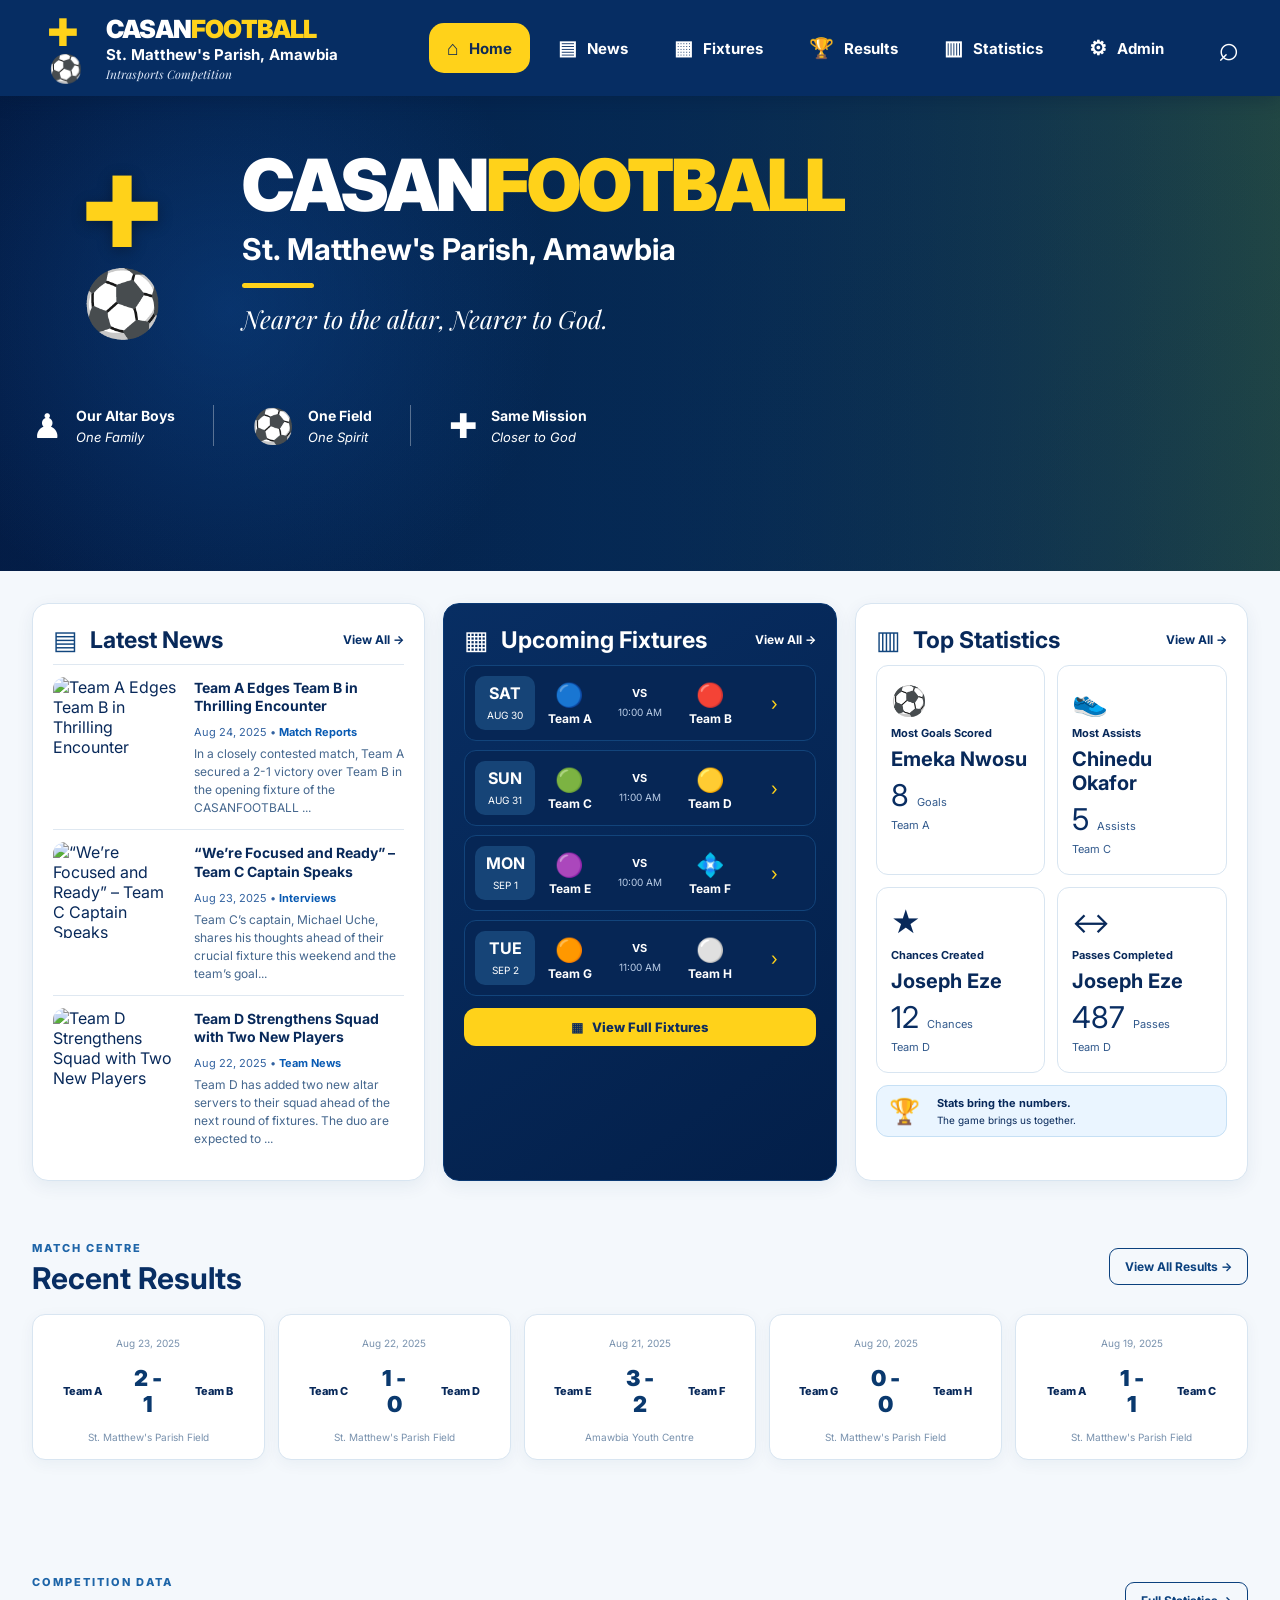
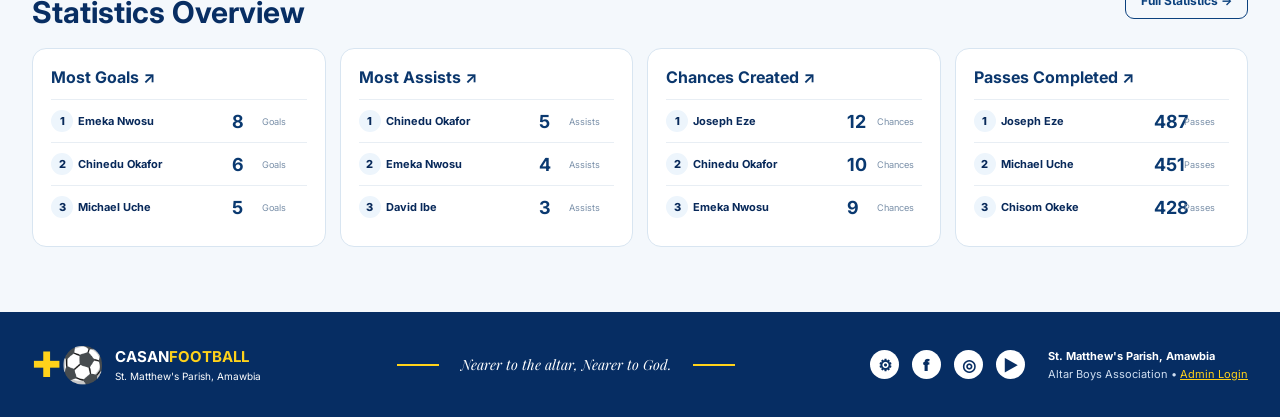
==== index.html @ b7c75129 "initial CASANFOOTBALL  WEBSITE" ====
<!DOCTYPE html>
<html lang="en">
<head>
  <meta charset="UTF-8">
  <meta name="viewport" content="width=device-width, initial-scale=1.0">
  <meta name="description" content="CASANFOOTBALL — St. Matthew's Parish, Amawbia Intrasports Competition">
  <title>CASANFOOTBALL | St. Matthew's Parish, Amawbia</title>
  <link rel="preconnect" href="https://fonts.googleapis.com">
  <link rel="preconnect" href="https://fonts.gstatic.com" crossorigin>
  <link href="https://fonts.googleapis.com/css2?family=Inter:wght@400;500;600;700;800;900&family=Playfair+Display:ital,wght@500;600&display=swap" rel="stylesheet">
  <link rel="stylesheet" href="style.css">
</head>
<body>
  <header class="site-header" id="top">
    <div class="header-inner">
      <a href="#home" class="brand">
        <div class="brand-mark" aria-hidden="true">
          <span class="cross">✚</span>
          <span class="ball">⚽</span>
        </div>
        <div class="brand-copy">
          <div class="brand-name">CASAN<span>FOOTBALL</span></div>
          <div class="brand-parish">St. Matthew's Parish, Amawbia</div>
          <div class="brand-subtitle">Intrasports Competition</div>
        </div>
      </a>

      <button class="mobile-toggle" id="mobileToggle" aria-label="Open navigation" aria-expanded="false">
        <span></span><span></span><span></span>
      </button>

      <nav class="main-nav" id="mainNav">
        <a href="index.html" class="nav-link active"><span>⌂</span> Home</a>
        <a href="News.html" class="nav-link"><span>▤</span> News</a>
        <a href="fixtures.html" class="nav-link"><span>▦</span> Fixtures</a>
        <a href="fixtures.html?tab=results" class="nav-link"><span>🏆</span> Results</a>
        <a href="statistics.html" class="nav-link"><span>▥</span> Statistics</a>
        <a href="admin.html" class="nav-link admin-portal-btn"><span>⚙</span> Admin</a>
      </nav>

      <button class="search-btn" id="searchBtn" aria-label="Search">⌕</button>
    </div>
  </header>

  <main>
    <section class="hero" id="home">
      <div class="hero-overlay"></div>
      <div class="hero-content container">
        <div class="hero-branding">
          <div class="hero-emblem">
            <div class="hero-cross">✚</div>
            <div class="hero-ball">⚽</div>
          </div>
          <div>
            <h1>CASAN<span>FOOTBALL</span></h1>
            <h2>St. Matthew's Parish, Amawbia</h2>
            <div class="gold-rule"></div>
            <p class="motto">Nearer to the altar, Nearer to God.</p>
          </div>
        </div>

        <div class="hero-values">
          <div class="value">
            <span class="value-icon">♟</span>
            <div><strong>Our Altar Boys</strong><small>One Family</small></div>
          </div>
          <div class="value">
            <span class="value-icon">⚽</span>
            <div><strong>One Field</strong><small>One Spirit</small></div>
          </div>
          <div class="value">
            <span class="value-icon">✚</span>
            <div><strong>Same Mission</strong><small>Closer to God</small></div>
          </div>
        </div>
      </div>
    </section>

    <section class="home-grid container">
      <article class="panel news-panel" id="news">
        <div class="panel-heading">
          <div class="heading-left"><span class="heading-icon">▤</span><h2>Latest News</h2></div>
          <a href="News.html" class="view-all">View All →</a>
        </div>
        <div id="newsList" class="news-list"></div>
      </article>

      <article class="panel fixtures-panel" id="fixtures">
        <div class="panel-heading">
          <div class="heading-left"><span class="heading-icon">▦</span><h2>Upcoming Fixtures</h2></div>
          <a href="fixtures.html" class="view-all">View All →</a>
        </div>
        <div id="fixtureList" class="fixture-list"></div>
        <a href="fixtures.html" class="full-button">▦ &nbsp; View Full Fixtures</a>
      </article>

      <article class="panel stats-panel" id="statistics">
        <div class="panel-heading">
          <div class="heading-left"><span class="heading-icon">▥</span><h2>Top Statistics</h2></div>
          <a href="statistics.html" class="view-all">View All →</a>
        </div>
        <div class="stats-grid" id="statsGrid"></div>
        <div class="stats-note"><span>🏆</span><strong>Stats bring the numbers.</strong><small>The game brings us together.</small></div>
      </article>
    </section>

    <section class="section-block container" id="results">
      <div class="section-title-row">
        <div><span class="eyebrow">MATCH CENTRE</span><h2>Recent Results</h2></div>
        <a href="fixtures.html?tab=results" class="outline-button">View All Results →</a>
      </div>
      <div class="results-grid" id="resultsGrid"></div>
    </section>

    <section class="section-block container" id="statistics-details">
      <div class="section-title-row">
        <div><span class="eyebrow">COMPETITION DATA</span><h2>Statistics Overview</h2></div>
        <a href="statistics.html" class="outline-button">Full Statistics →</a>
      </div>
      <div class="leaderboard">
        <a href="statistics.html?stat=goals" class="leader-card-link">
          <div class="leader-card">
            <h3>Most Goals ↗</h3>
            <div class="leader-row"><span class="rank">1</span><strong>Emeka Nwosu</strong><b>8</b><small>Goals</small></div>
            <div class="leader-row"><span class="rank">2</span><strong>Chinedu Okafor</strong><b>6</b><small>Goals</small></div>
            <div class="leader-row"><span class="rank">3</span><strong>Michael Uche</strong><b>5</b><small>Goals</small></div>
          </div>
        </a>
        <a href="statistics.html?stat=assists" class="leader-card-link">
          <div class="leader-card">
            <h3>Most Assists ↗</h3>
            <div class="leader-row"><span class="rank">1</span><strong>Chinedu Okafor</strong><b>5</b><small>Assists</small></div>
            <div class="leader-row"><span class="rank">2</span><strong>Emeka Nwosu</strong><b>4</b><small>Assists</small></div>
            <div class="leader-row"><span class="rank">3</span><strong>David Ibe</strong><b>3</b><small>Assists</small></div>
          </div>
        </a>
        <a href="statistics.html?stat=chances" class="leader-card-link">
          <div class="leader-card">
            <h3>Chances Created ↗</h3>
            <div class="leader-row"><span class="rank">1</span><strong>Joseph Eze</strong><b>12</b><small>Chances</small></div>
            <div class="leader-row"><span class="rank">2</span><strong>Chinedu Okafor</strong><b>10</b><small>Chances</small></div>
            <div class="leader-row"><span class="rank">3</span><strong>Emeka Nwosu</strong><b>9</b><small>Chances</small></div>
          </div>
        </a>
        <a href="statistics.html?stat=passes" class="leader-card-link">
          <div class="leader-card">
            <h3>Passes Completed ↗</h3>
            <div class="leader-row"><span class="rank">1</span><strong>Joseph Eze</strong><b>487</b><small>Passes</small></div>
            <div class="leader-row"><span class="rank">2</span><strong>Michael Uche</strong><b>451</b><small>Passes</small></div>
            <div class="leader-row"><span class="rank">3</span><strong>Chisom Okeke</strong><b>428</b><small>Passes</small></div>
          </div>
        </a>
      </div>
    </section>
  </main>

  <footer class="site-footer">
    <div class="footer-inner container">
      <div class="footer-brand">
        <div class="footer-mark">✚⚽</div>
        <div><strong>CASAN<span>FOOTBALL</span></strong><small>St. Matthew's Parish, Amawbia</small></div>
      </div>
      <div class="footer-motto"><span></span><em>Nearer to the altar, Nearer to God.</em><span></span></div>
      <div class="footer-social">
        <a href="admin.html" class="admin-footer-link" title="Admin Portal">⚙</a>
        <a href="#" aria-label="Facebook">f</a>
        <a href="#" aria-label="Instagram">◎</a>
        <a href="#" aria-label="YouTube">▶</a>
        <div><strong>St. Matthew's Parish, Amawbia</strong><small>Altar Boys Association • <a href="admin.html" style="color:#ffd21a;text-decoration:underline">Admin Login</a></small></div>
      </div>
    </div>
  </footer>

  <div class="search-modal" id="searchModal" aria-hidden="true">
    <div class="search-box">
      <button class="close-search" id="closeSearch">×</button>
      <h2>Search CASANFOOTBALL</h2>
      <input id="siteSearch" type="search" placeholder="Search news, teams, fixtures, statistics...">
      <div id="searchResults"></div>
    </div>
  </div>

  <button class="back-top" id="backTop" aria-label="Back to top">↑</button>
  <script src="dataStore.js"></script>
  <script src="script.js"></script>
</body>
</html>
---- style.css ----
*{box-sizing:border-box}html{scroll-behavior:smooth}body{margin:0;font-family:Inter,Arial,sans-serif;color:#08295a;background:#f4f8fc}a{text-decoration:none;color:inherit}.container{width:min(1440px,calc(100% - 64px));margin:auto}
.site-header{height:96px;background:#062d63;color:#fff;position:sticky;top:0;z-index:50;box-shadow:0 3px 18px #00193655}.header-inner{height:100%;width:min(1440px,calc(100% - 64px));margin:auto;display:flex;align-items:center;gap:28px}.brand{display:flex;align-items:center;gap:12px;margin-right:auto}.brand-mark{width:62px;height:74px;position:relative;color:#ffd21a;text-align:center}.cross{font-size:38px;display:block;line-height:42px}.ball{font-size:27px;position:absolute;bottom:0;left:17px}.brand-name{font-weight:900;font-size:25px;letter-spacing:-.8px}.brand-name span,.footer-brand span{color:#ffd21a}.brand-parish{font-weight:700;font-size:15px;margin-top:1px}.brand-subtitle{font-family:"Playfair Display",serif;font-style:italic;color:#dce7f8;font-size:12px;margin-top:2px}.main-nav{display:flex;align-items:center;gap:10px}.nav-link{display:flex;align-items:center;gap:10px;padding:13px 18px;border-radius:15px;font-weight:700;font-size:15px;transition:.2s}.nav-link span{font-size:20px}.nav-link:hover,.nav-link.active{background:#ffd21a;color:#102b55}.search-btn{border:0;background:none;color:#fff;font-size:36px;cursor:pointer;padding:5px 8px}.mobile-toggle{display:none;border:0;background:none}.mobile-toggle span{display:block;width:26px;height:3px;background:#fff;margin:5px;border-radius:2px}
.hero{min-height:475px;position:relative;overflow:hidden;background:linear-gradient(90deg,#031f4d 0%,#082e62 45%,#274f49 100%)}.hero:before{content:"";position:absolute;inset:0;background:linear-gradient(90deg,rgba(3,27,67,.97) 0%,rgba(4,39,80,.85) 45%,rgba(7,32,44,.18) 100%),url("https://images.unsplash.com/photo-1553778263-73a83bab9b0c?auto=format&fit=crop&w=1800&q=85") center/cover}.hero-overlay{position:absolute;inset:0;background:radial-gradient(circle at 18% 45%,#125bb355,transparent 30%),linear-gradient(0deg,#06285a22,transparent)}.hero-content{position:relative;z-index:1;padding-top:55px;color:#fff}.hero-branding{display:flex;align-items:center;gap:30px}.hero-emblem{width:180px;text-align:center;color:#ffd21a}.hero-cross{font-size:98px;line-height:.85;text-shadow:0 3px 15px #0005}.hero-ball{font-size:65px;margin-top:10px}.hero h1{font-size:72px;line-height:.95;margin:0;font-weight:900;letter-spacing:-3px}.hero h1 span{color:#ffd21a}.hero h2{font-size:30px;margin:12px 0 16px}.gold-rule{width:72px;height:5px;background:#ffd21a;border-radius:3px}.motto{font-family:"Playfair Display",serif;font-style:italic;font-size:25px;margin-top:14px}.hero-values{display:flex;margin-top:45px;gap:0}.value{display:flex;align-items:center;gap:14px;padding:0 38px;border-right:1px solid #ffffff55}.value:first-child{padding-left:0}.value:last-child{border:0}.value-icon{font-size:34px}.value strong,.value small{display:block}.value strong{font-size:14px}.value small{font-size:13px;font-style:italic;margin-top:5px}
.home-grid{display:grid;grid-template-columns:1.05fr 1.05fr 1.05fr;gap:18px;margin-top:32px}.panel{border:1px solid #d8e5f1;border-radius:16px;background:#fff;padding:20px;box-shadow:0 5px 18px #0a356312}.fixtures-panel{background:linear-gradient(145deg,#082e63,#031f49);color:#fff;border-color:#0a3974}.panel-heading,.section-title-row{display:flex;justify-content:space-between;align-items:center}.heading-left{display:flex;align-items:center;gap:12px}.heading-icon{font-size:26px;color:#12467e}.fixtures-panel .heading-icon{color:#fff}.panel h2{font-size:23px;margin:0}.view-all{font-size:12px;font-weight:700;color:#062f68}.fixtures-panel .view-all{color:#fff}.news-list{margin-top:9px}.news-item{display:grid;grid-template-columns:124px 1fr;gap:17px;padding:12px 0;border-top:1px solid #dfe8f1}.news-item img{width:124px;height:96px;border-radius:12px;object-fit:cover}.news-item h3{font-size:14px;line-height:1.3;margin:2px 0 5px}.news-item time{font-size:11px;color:#3262a0}.news-item p{font-size:12px;color:#45678e;line-height:1.5;margin:5px 0 0}.fixture-list{margin-top:10px}.fixture{display:grid;grid-template-columns:60px 1fr 72px 1fr 60px;align-items:center;gap:9px;background:#062655;border:1px solid #12447b;border-radius:12px;padding:10px;margin:9px 0}.fixture-date{background:#164477;border-radius:10px;text-align:center;padding:7px 2px}.fixture-date strong{display:block;font-size:16px}.fixture-date small{font-size:10px;text-transform:uppercase}.team{text-align:center;font-size:12px;font-weight:700}.team-badge{display:block;font-size:23px;margin-bottom:2px}.vs{text-align:center}.vs strong{display:block;font-size:11px}.vs small{font-size:10px;color:#b9cce6}.full-button{display:block;text-align:center;background:#ffd21a;color:#102d5c;border-radius:12px;padding:11px;font-size:13px;font-weight:800;margin-top:12px}.stats-grid{display:grid;grid-template-columns:1fr 1fr;gap:12px;margin-top:10px}.stat-card{border:1px solid #d8e5f1;border-radius:12px;padding:17px 14px;min-height:135px;position:relative}.stat-icon{font-size:29px}.stat-card h3{font-size:11px;margin:8px 0 7px}.stat-card strong{font-size:20px;display:block}.stat-card .number{font-size:30px;color:#092d62;margin-top:6px}.stat-card small{font-size:11px;color:#31598c}.stats-note{display:grid;grid-template-columns:38px 1fr;column-gap:10px;background:#eaf5ff;border:1px solid #c6e0f5;border-radius:12px;margin-top:12px;padding:10px 12px}.stats-note span{grid-row:span 2;font-size:25px}.stats-note strong{font-size:11px}.stats-note small{font-size:10px;margin-top:3px}
.section-block{padding:55px 0}.section-title-row{margin-bottom:18px}.section-title-row h2{margin:4px 0 0;font-size:30px;color:#082e63}.eyebrow{font-size:11px;letter-spacing:2px;color:#1e65a8;font-weight:800}.outline-button{border:1px solid #0b417e;color:#0b417e;border-radius:9px;padding:10px 15px;font-size:12px;font-weight:700}.results-grid{display:grid;grid-template-columns:repeat(5,1fr);gap:13px}.result-card{background:#fff;border:1px solid #d8e5f1;border-radius:13px;padding:16px;text-align:center;box-shadow:0 4px 15px #0a35630d}.result-card time{font-size:10px;color:#7891ad}.result-card .result-teams{display:flex;justify-content:center;align-items:center;gap:12px;margin:14px 0}.result-card .result-team{font-size:11px;font-weight:800;width:70px}.result-card .score{font-size:22px;color:#0a396e;font-weight:900}.result-card .venue{font-size:10px;color:#7891ad}.leaderboard{display:grid;grid-template-columns:repeat(4,1fr);gap:14px}.leader-card{background:#fff;border:1px solid #d8e5f1;border-radius:14px;padding:18px}.leader-card h3{margin:0 0 12px;color:#0b376d;font-size:16px}.leader-row{display:grid;grid-template-columns:27px 1fr 30px 45px;align-items:center;padding:10px 0;border-top:1px solid #e8eef4;font-size:11px}.rank{width:22px;height:22px;background:#edf5fc;border-radius:50%;display:grid;place-items:center;font-weight:800}.leader-row b{font-size:18px;color:#0a3970}.leader-row small{color:#7a90a9}
.site-footer{background:#062d63;color:#fff;margin-top:10px}.footer-inner{min-height:105px;display:flex;align-items:center;justify-content:space-between;gap:30px}.footer-brand{display:flex;align-items:center;gap:10px}.footer-mark{font-size:35px;color:#ffd21a}.footer-brand strong{display:block;font-size:15px}.footer-brand small{display:block;font-size:10px;margin-top:4px}.footer-motto{display:flex;align-items:center;gap:22px;color:#fff}.footer-motto span{width:42px;height:2px;background:#ffd21a}.footer-motto em{font-family:"Playfair Display",serif;font-size:14px}.footer-social{display:flex;align-items:center;gap:13px}.footer-social>a{width:29px;height:29px;border-radius:50%;background:#fff;color:#082e63;display:grid;place-items:center;font-weight:900}.footer-social div{margin-left:10px}.footer-social strong,.footer-social small{display:block;font-size:11px}.footer-social small{margin-top:4px;color:#cfdef1}.search-modal{position:fixed;inset:0;background:#001b3dcc;backdrop-filter:blur(7px);z-index:100;display:none;align-items:flex-start;justify-content:center;padding-top:14vh}.search-modal.open{display:flex}.search-box{width:min(650px,calc(100% - 30px));background:#fff;border-radius:18px;padding:30px;box-shadow:0 20px 80px #00152e66;position:relative}.close-search{position:absolute;right:18px;top:14px;border:0;background:none;font-size:30px;cursor:pointer;color:#183b69}.search-box h2{margin:0 0 18px;color:#082e63}.search-box input{width:100%;padding:14px;border:1px solid #bdd0e4;border-radius:9px;font:inherit}.search-result{padding:12px 0;border-bottom:1px solid #e2e9f0;font-size:13px}.back-top{position:fixed;right:22px;bottom:22px;border:0;background:#ffd21a;color:#082e63;width:42px;height:42px;border-radius:50%;font-size:21px;font-weight:900;display:none;cursor:pointer;z-index:40}.back-top.show{display:block}
@media(max-width:1100px){.main-nav{gap:2px}.nav-link{padding:11px 10px;font-size:13px}.home-grid{grid-template-columns:1fr 1fr}.stats-panel{grid-column:span 2}.results-grid{grid-template-columns:repeat(3,1fr)}.leaderboard{grid-template-columns:1fr 1fr}.hero h1{font-size:58px}}
@media(max-width:760px){.container,.header-inner{width:min(100% - 28px,1440px)}.site-header{height:76px}.brand-mark{transform:scale(.75);transform-origin:left center;width:48px}.brand-name{font-size:19px}.brand-parish{font-size:11px}.brand-subtitle{font-size:9px}.main-nav{position:absolute;left:14px;right:14px;top:82px;background:#062d63;border-radius:13px;padding:10px;display:none;flex-direction:column;box-shadow:0 15px 35px #00152e77}.main-nav.open{display:flex}.nav-link{width:100%;justify-content:flex-start}.mobile-toggle{display:block;order:3}.search-btn{font-size:28px;order:2}.hero{min-height:570px}.hero-content{padding-top:38px}.hero-branding{gap:10px;align-items:flex-start}.hero-emblem{width:80px}.hero-cross{font-size:55px}.hero-ball{font-size:37px}.hero h1{font-size:42px;letter-spacing:-2px}.hero h2{font-size:18px}.motto{font-size:18px}.hero-values{display:grid;grid-template-columns:1fr;gap:14px;margin-top:35px}.value{padding:0!important;border:0!important}.home-grid{grid-template-columns:1fr;margin-top:18px}.stats-panel{grid-column:auto}.news-item{grid-template-columns:100px 1fr}.news-item img{width:100px;height:80px}.fixture{grid-template-columns:50px 1fr 48px 1fr 50px}.results-grid{grid-template-columns:1fr 1fr}.leaderboard{grid-template-columns:1fr}.footer-inner{padding:25px 0;flex-direction:column;align-items:flex-start}.footer-motto{order:3}.footer-social{flex-wrap:wrap}.section-block{padding:35px 0}}
@media(max-width:450px){.news-item{grid-template-columns:1fr}.news-item img{width:100%;height:150px}.results-grid{grid-template-columns:1fr}.fixture{grid-template-columns:48px 1fr 36px 1fr 48px;padding:8px 5px}.team{font-size:10px}.hero h1{font-size:35px}.hero h2{font-size:16px}.panel{padding:15px}.section-title-row{align-items:flex-start;gap:12px}.section-title-row h2{font-size:24px}.outline-button{font-size:10px}}
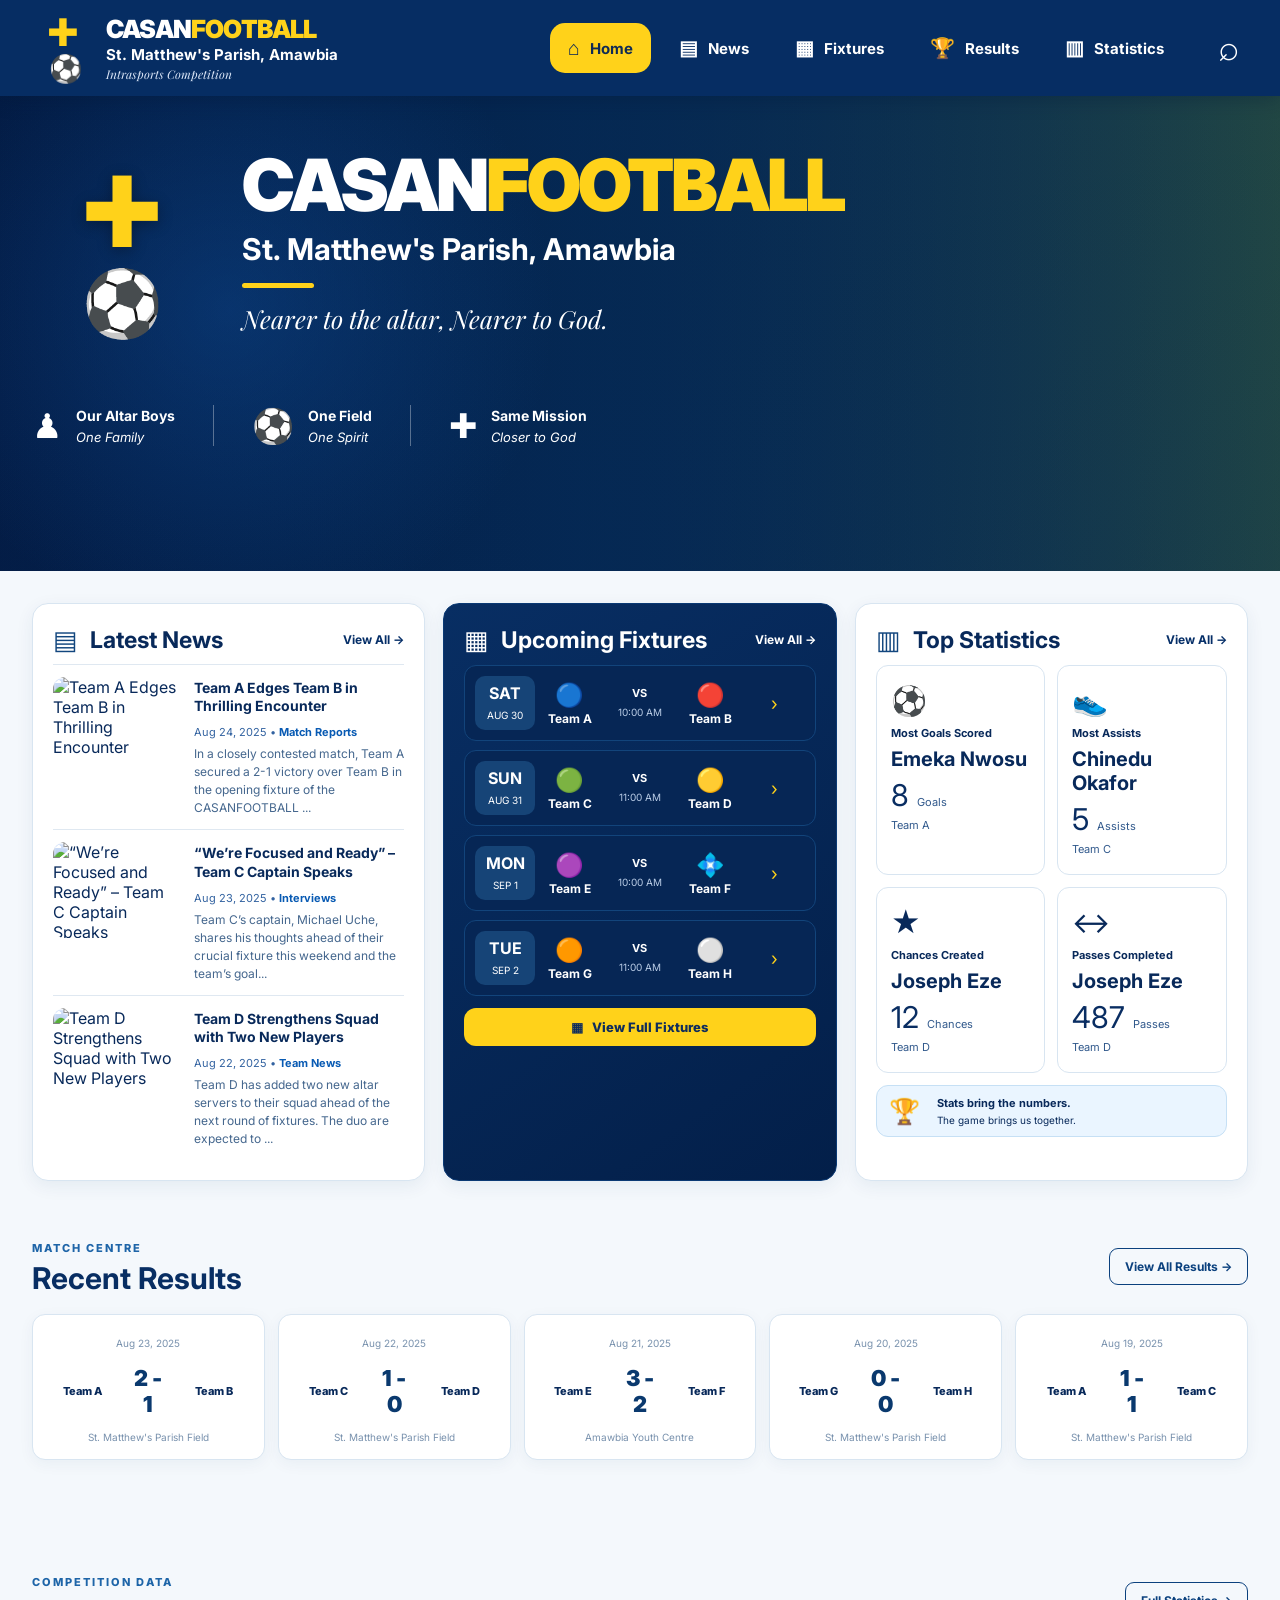
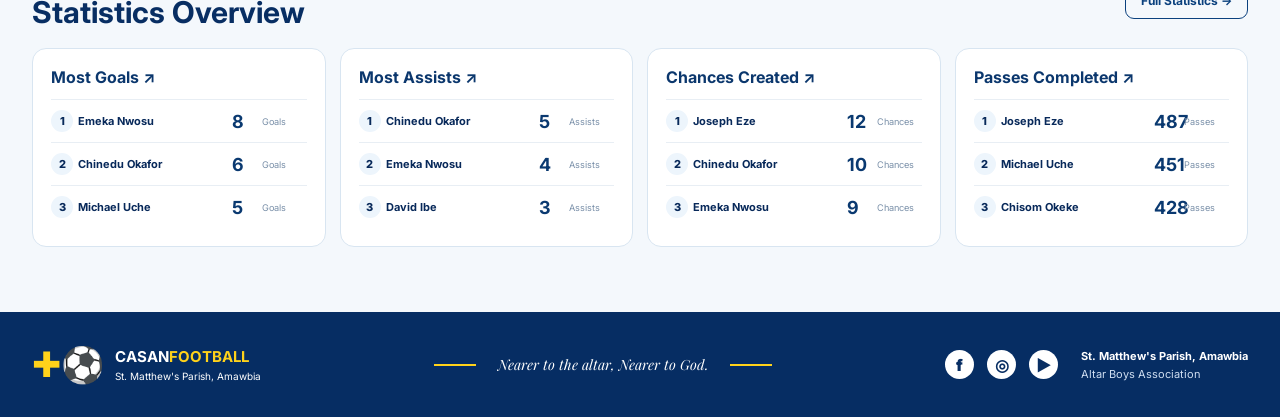
==== commit e7e6a62f: "admin.html" ====
--- a/index.html
+++ b/index.html
@@ -35,7 +35,6 @@
         <a href="fixtures.html" class="nav-link"><span>▦</span> Fixtures</a>
         <a href="fixtures.html?tab=results" class="nav-link"><span>🏆</span> Results</a>
         <a href="statistics.html" class="nav-link"><span>▥</span> Statistics</a>
-        <a href="admin.html" class="nav-link admin-portal-btn"><span>⚙</span> Admin</a>
       </nav>
 
       <button class="search-btn" id="searchBtn" aria-label="Search">⌕</button>
@@ -162,11 +161,10 @@
       </div>
       <div class="footer-motto"><span></span><em>Nearer to the altar, Nearer to God.</em><span></span></div>
       <div class="footer-social">
-        <a href="admin.html" class="admin-footer-link" title="Admin Portal">⚙</a>
         <a href="#" aria-label="Facebook">f</a>
         <a href="#" aria-label="Instagram">◎</a>
         <a href="#" aria-label="YouTube">▶</a>
-        <div><strong>St. Matthew's Parish, Amawbia</strong><small>Altar Boys Association • <a href="admin.html" style="color:#ffd21a;text-decoration:underline">Admin Login</a></small></div>
+        <div><strong>St. Matthew's Parish, Amawbia</strong><small>Altar Boys Association</small></div>
       </div>
     </div>
   </footer>
